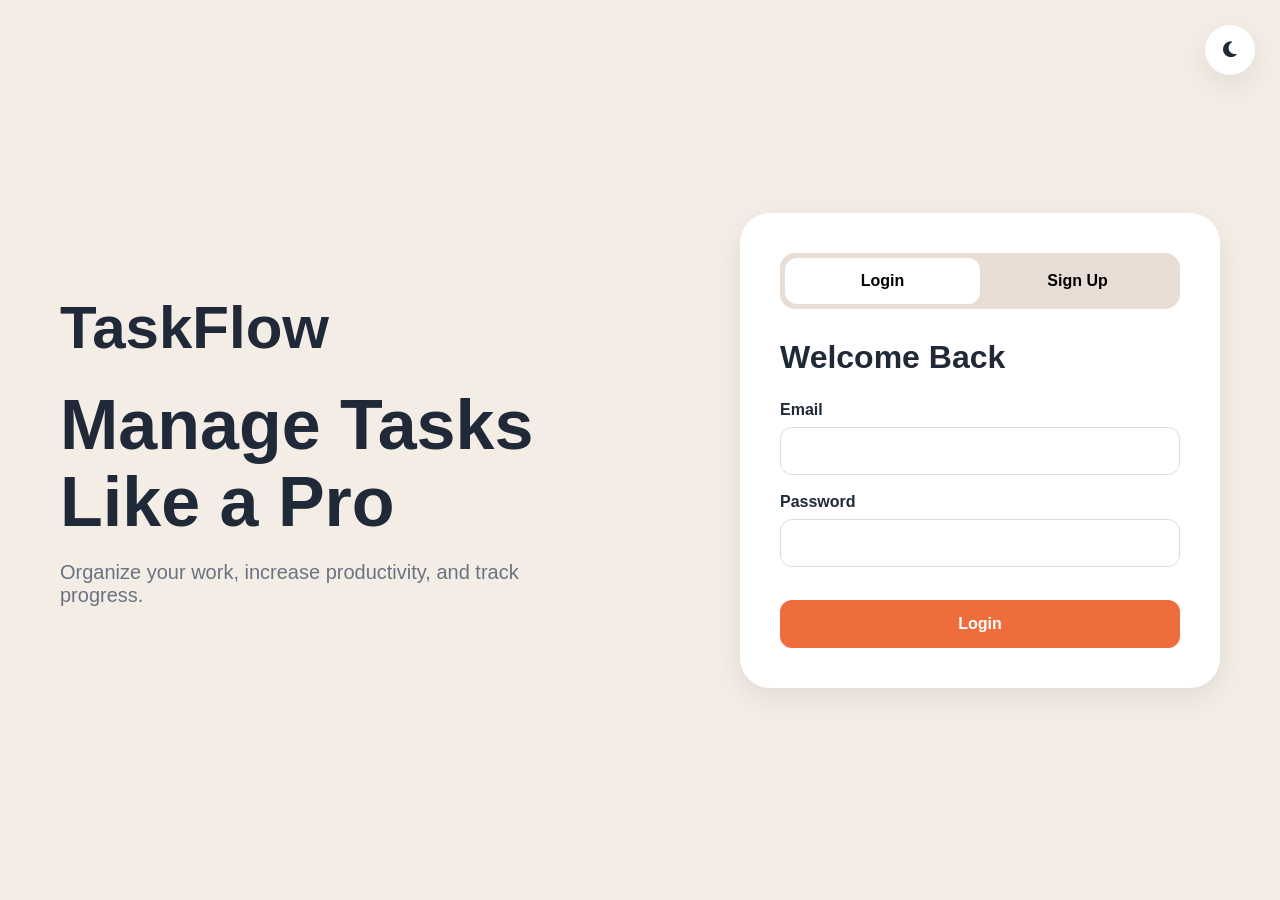
==== index.html @ 95435e77 "Initial dashboard update and responsive styles" ====
<!DOCTYPE html>
<html lang="en">
<head>
<meta charset="UTF-8">
<meta name="viewport" content="width=device-width, initial-scale=1.0">

<title>TaskFlow</title>

<link rel="stylesheet" href="css/styles.css">

<link rel="stylesheet"
href="https://cdnjs.cloudflare.com/ajax/libs/font-awesome/6.5.2/css/all.min.css">

</head>
<body>

<div class="theme-toggle">
    <button id="themeBtn">
        <i class="fa-solid fa-moon"></i>
    </button>
</div>

<div class="container">

    <div class="left-section">

        <h1 class="logo">
            TaskFlow
        </h1>

        <h2>
            Manage Tasks<br>
            Like a Pro
        </h2>

        <p>
            Organize your work,
            increase productivity,
            and track progress.
        </p>

    </div>

    <div class="auth-card">

        <div class="tabs">

            <button
            class="tab active"
            id="loginTab">
                Login
            </button>

            <button
            class="tab"
            id="signupTab">
                Sign Up
            </button>

        </div>

        <!-- LOGIN -->

        <form id="loginForm">

            <h3>Welcome Back</h3>

            <div class="input-group">

                <label>Email</label>

                <input
                type="email"
                id="loginEmail"
                required>

            </div>

            <div class="input-group">

                <label>Password</label>

                <input
                type="password"
                id="loginPassword"
                required>

            </div>

            <button
            type="submit"
            class="btn">

                Login

            </button>

        </form>

        <!-- SIGNUP -->

        <form
        id="signupForm"
        class="hidden">

            <h3>Create Account</h3>

            <div class="input-group">

                <label>Name</label>

                <input
                type="text"
                id="signupName"
                required>

            </div>

            <div class="input-group">

                <label>Email</label>

                <input
                type="email"
                id="signupEmail"
                required>

            </div>

            <div class="input-group">

                <label>Password</label>

                <input
                type="password"
                id="signupPassword"
                required>

            </div>

            <button
            type="submit"
            class="btn">

                Create Account

            </button>

        </form>

    </div>

</div>

<script src="js/main.js"></script>

</body>
</html>
---- css/styles.css ----
*{
margin:0;
padding:0;
box-sizing:border-box;
font-family:'Segoe UI',sans-serif;
}

:root{
--bg:#f4ede6;
--card:#ffffff;
--text:#1f2937;
--muted:#6b7280;
--primary:#ef6c3d;
--shadow:0 10px 30px rgba(0,0,0,.08);
}

.dark{
--bg:#111827;
--card:#1f2937;
--text:#f9fafb;
--muted:#cbd5e1;
--primary:#ef6c3d;
--shadow:0 10px 30px rgba(0,0,0,.3);
}

body{
background:var(--bg);
color:var(--text);
min-height:100vh;
transition:.3s;
}

.theme-toggle{
position:absolute;
top:25px;
right:25px;
}

.theme-toggle button{
width:50px;
height:50px;
border:none;
border-radius:50%;
cursor:pointer;
background:var(--card);
box-shadow:var(--shadow);
font-size:18px;
color:var(--text);
}

.container{
min-height:100vh;
display:flex;
align-items:center;
justify-content:space-between;
padding:60px;
gap:60px;
}

.left-section{
flex:1;
}

.logo{
font-size:60px;
font-weight:800;
margin-bottom:25px;
}

.left-section h2{
font-size:70px;
line-height:1.1;
margin-bottom:20px;
}

.left-section p{
font-size:20px;
max-width:500px;
color:var(--muted);
}

.auth-card{
width:480px;
background:var(--card);
padding:40px;
border-radius:30px;
box-shadow:var(--shadow);
}

.tabs{
display:flex;
background:#e8ddd4;
padding:5px;
border-radius:15px;
margin-bottom:30px;
}

.tab{
flex:1;
border:none;
padding:14px;
border-radius:12px;
cursor:pointer;
background:transparent;
font-size:16px;
font-weight:600;
}

.tab.active{
background:white;
}

.dark .tab.active{
background:#374151;
color:white;
}

.hidden{
display:none;
}

h3{
font-size:32px;
margin-bottom:25px;
}

.input-group{
margin-bottom:18px;
}

.input-group label{
display:block;
margin-bottom:8px;
font-weight:600;
}

.input-group input{
width:100%;
padding:14px;
border-radius:12px;
border:1px solid #ddd;
font-size:16px;
outline:none;
background:var(--card);
color:var(--text);
}

.btn{
width:100%;
padding:15px;
border:none;
border-radius:12px;
background:var(--primary);
color:white;
font-size:16px;
font-weight:700;
cursor:pointer;
margin-top:15px;
}

.btn:hover{
opacity:.9;
}

@media(max-width:900px){

.container{
flex-direction:column;
padding:30px;
}

.left-section h2{
font-size:45px;
}

.auth-card{
width:100%;
max-width:500px;
}

}
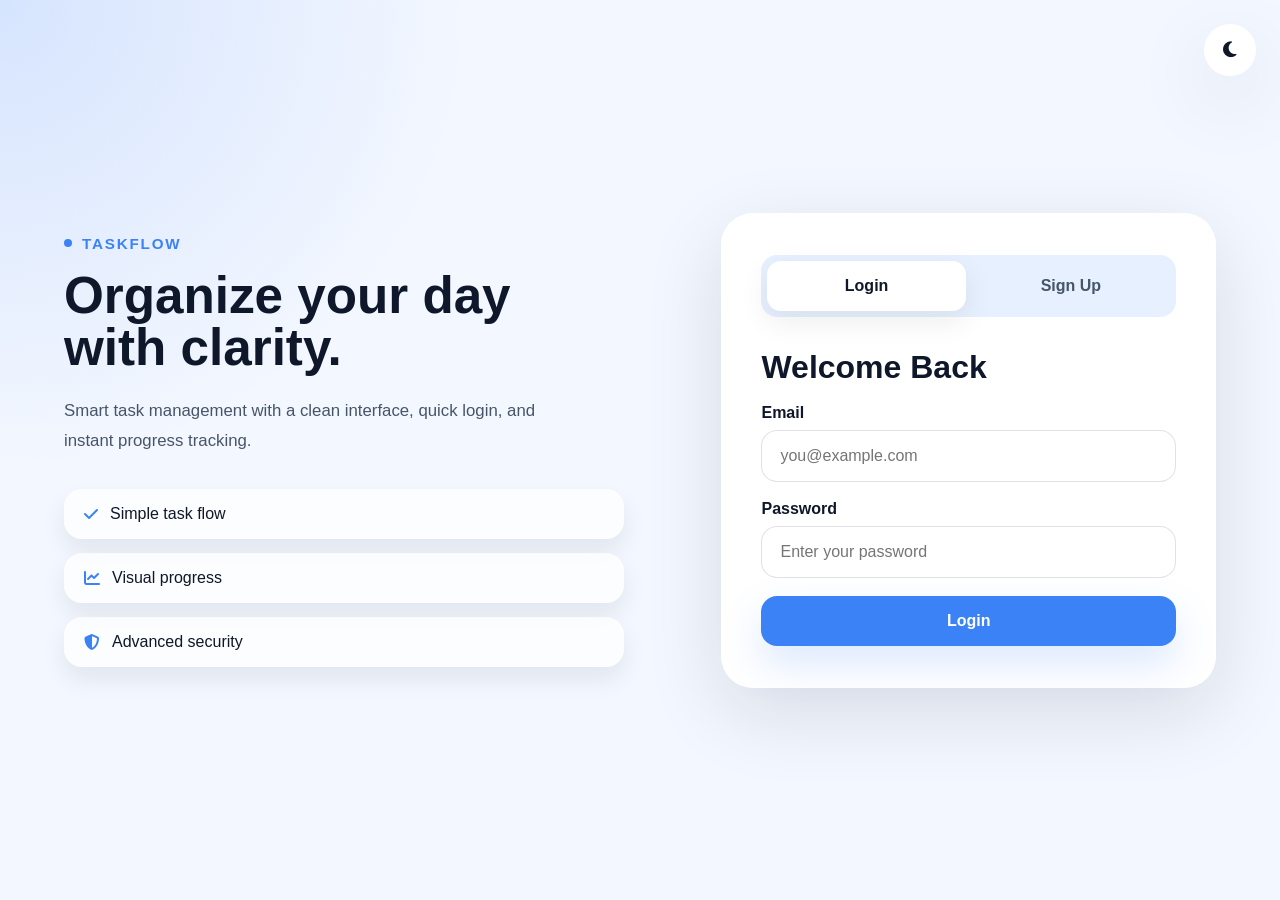
==== commit 8843c227: "Add analytics, calendar, achievements, goals; calendar month/year" ====
--- a/index.html
+++ b/index.html
@@ -1,158 +1,67 @@
 <!DOCTYPE html>
 <html lang="en">
 <head>
-<meta charset="UTF-8">
-<meta name="viewport" content="width=device-width, initial-scale=1.0">
-
-<title>TaskFlow</title>
-
-<link rel="stylesheet" href="css/styles.css">
-
-<link rel="stylesheet"
-href="https://cdnjs.cloudflare.com/ajax/libs/font-awesome/6.5.2/css/all.min.css">
-
+  <meta charset="UTF-8">
+  <meta name="viewport" content="width=device-width, initial-scale=1.0">
+  <title>TaskFlow</title>
+  <link rel="stylesheet" href="css/styles.css">
+  <link rel="stylesheet" href="https://cdnjs.cloudflare.com/ajax/libs/font-awesome/6.5.2/css/all.min.css">
 </head>
 <body>
+  <button class="theme-toggle" id="themeBtn" aria-label="Toggle dark mode">
+    <i class="fa-solid fa-moon"></i>
+  </button>
 
-<div class="theme-toggle">
-    <button id="themeBtn">
-        <i class="fa-solid fa-moon"></i>
-    </button>
-</div>
+  <main class="hero">
+    <section class="hero-copy">
+      <span class="eyebrow">TaskFlow</span>
+      <h1>Organize your day with clarity.</h1>
+      <p>Smart task management with a clean interface, quick login, and instant progress tracking.</p>
+      <div class="hero-features">
+        <div><i class="fa-solid fa-check"></i> Simple task flow</div>
+        <div><i class="fa-solid fa-chart-line"></i> Visual progress</div>
+        <div><i class="fa-solid fa-shield-halved"></i> Advanced security</div>
+      </div>
+    </section>
 
-<div class="container">
+    <section class="auth-card">
+      <div class="tabs">
+        <button class="tab active" id="loginTab">Login</button>
+        <button class="tab" id="signupTab">Sign Up</button>
+      </div>
 
-    <div class="left-section">
+      <form id="loginForm" class="form-panel">
+        <h2>Welcome Back</h2>
+        <div class="input-group">
+          <label for="loginEmail">Email</label>
+          <input type="email" id="loginEmail" placeholder="you@example.com" required>
+        </div>
+        <div class="input-group">
+          <label for="loginPassword">Password</label>
+          <input type="password" id="loginPassword" placeholder="Enter your password" required>
+        </div>
+        <button type="submit" class="btn">Login</button>
+      </form>
 
-        <h1 class="logo">
-            TaskFlow
-        </h1>
+      <form id="signupForm" class="form-panel hidden">
+        <h2>Create your account</h2>
+        <div class="input-group">
+          <label for="signupName">Name</label>
+          <input type="text" id="signupName" placeholder="Your name" required>
+        </div>
+        <div class="input-group">
+          <label for="signupEmail">Email</label>
+          <input type="email" id="signupEmail" placeholder="you@example.com" required>
+        </div>
+        <div class="input-group">
+          <label for="signupPassword">Password</label>
+          <input type="password" id="signupPassword" placeholder="Minimum 6 characters" required>
+        </div>
+        <button type="submit" class="btn">Sign Up</button>
+      </form>
+    </section>
+  </main>
 
-        <h2>
-            Manage Tasks<br>
-            Like a Pro
-        </h2>
-
-        <p>
-            Organize your work,
-            increase productivity,
-            and track progress.
-        </p>
-
-    </div>
-
-    <div class="auth-card">
-
-        <div class="tabs">
-
-            <button
-            class="tab active"
-            id="loginTab">
-                Login
-            </button>
-
-            <button
-            class="tab"
-            id="signupTab">
-                Sign Up
-            </button>
-
-        </div>
-
-        <!-- LOGIN -->
-
-        <form id="loginForm">
-
-            <h3>Welcome Back</h3>
-
-            <div class="input-group">
-
-                <label>Email</label>
-
-                <input
-                type="email"
-                id="loginEmail"
-                required>
-
-            </div>
-
-            <div class="input-group">
-
-                <label>Password</label>
-
-                <input
-                type="password"
-                id="loginPassword"
-                required>
-
-            </div>
-
-            <button
-            type="submit"
-            class="btn">
-
-                Login
-
-            </button>
-
-        </form>
-
-        <!-- SIGNUP -->
-
-        <form
-        id="signupForm"
-        class="hidden">
-
-            <h3>Create Account</h3>
-
-            <div class="input-group">
-
-                <label>Name</label>
-
-                <input
-                type="text"
-                id="signupName"
-                required>
-
-            </div>
-
-            <div class="input-group">
-
-                <label>Email</label>
-
-                <input
-                type="email"
-                id="signupEmail"
-                required>
-
-            </div>
-
-            <div class="input-group">
-
-                <label>Password</label>
-
-                <input
-                type="password"
-                id="signupPassword"
-                required>
-
-            </div>
-
-            <button
-            type="submit"
-            class="btn">
-
-                Create Account
-
-            </button>
-
-        </form>
-
-    </div>
-
-</div>
-
-<script src="js/main.js"></script>
-
+  <script src="js/main.js"></script>
 </body>
-</html>+</html>
--- a/css/styles.css
+++ b/css/styles.css
@@ -1,181 +1,238 @@
-*{
-margin:0;
-padding:0;
-box-sizing:border-box;
-font-family:'Segoe UI',sans-serif;
-}
-
-:root{
---bg:#f4ede6;
---card:#ffffff;
---text:#1f2937;
---muted:#6b7280;
---primary:#ef6c3d;
---shadow:0 10px 30px rgba(0,0,0,.08);
-}
-
-.dark{
---bg:#111827;
---card:#1f2937;
---text:#f9fafb;
---muted:#cbd5e1;
---primary:#ef6c3d;
---shadow:0 10px 30px rgba(0,0,0,.3);
-}
-
-body{
-background:var(--bg);
-color:var(--text);
-min-height:100vh;
-transition:.3s;
-}
-
-.theme-toggle{
-position:absolute;
-top:25px;
-right:25px;
-}
-
-.theme-toggle button{
-width:50px;
-height:50px;
-border:none;
-border-radius:50%;
-cursor:pointer;
-background:var(--card);
-box-shadow:var(--shadow);
-font-size:18px;
-color:var(--text);
-}
-
-.container{
-min-height:100vh;
-display:flex;
-align-items:center;
-justify-content:space-between;
-padding:60px;
-gap:60px;
-}
-
-.left-section{
-flex:1;
-}
-
-.logo{
-font-size:60px;
-font-weight:800;
-margin-bottom:25px;
-}
-
-.left-section h2{
-font-size:70px;
-line-height:1.1;
-margin-bottom:20px;
-}
-
-.left-section p{
-font-size:20px;
-max-width:500px;
-color:var(--muted);
-}
-
-.auth-card{
-width:480px;
-background:var(--card);
-padding:40px;
-border-radius:30px;
-box-shadow:var(--shadow);
-}
-
-.tabs{
-display:flex;
-background:#e8ddd4;
-padding:5px;
-border-radius:15px;
-margin-bottom:30px;
-}
-
-.tab{
-flex:1;
-border:none;
-padding:14px;
-border-radius:12px;
-cursor:pointer;
-background:transparent;
-font-size:16px;
-font-weight:600;
-}
-
-.tab.active{
-background:white;
-}
-
-.dark .tab.active{
-background:#374151;
-color:white;
-}
-
-.hidden{
-display:none;
-}
-
-h3{
-font-size:32px;
-margin-bottom:25px;
-}
-
-.input-group{
-margin-bottom:18px;
-}
-
-.input-group label{
-display:block;
-margin-bottom:8px;
-font-weight:600;
-}
-
-.input-group input{
-width:100%;
-padding:14px;
-border-radius:12px;
-border:1px solid #ddd;
-font-size:16px;
-outline:none;
-background:var(--card);
-color:var(--text);
-}
-
-.btn{
-width:100%;
-padding:15px;
-border:none;
-border-radius:12px;
-background:var(--primary);
-color:white;
-font-size:16px;
-font-weight:700;
-cursor:pointer;
-margin-top:15px;
-}
-
-.btn:hover{
-opacity:.9;
-}
-
-@media(max-width:900px){
-
-.container{
-flex-direction:column;
-padding:30px;
-}
-
-.left-section h2{
-font-size:45px;
-}
-
-.auth-card{
-width:100%;
-max-width:500px;
-}
-
-}+* {
+  margin: 0;
+  padding: 0;
+  box-sizing: border-box;
+  font-family: 'Segoe UI', sans-serif;
+}
+
+:root {
+  --bg: #f3f7ff;
+  --card: rgba(255, 255, 255, 0.96);
+  --text: #0f172a;
+  --muted: #475569;
+  --primary: #3b82f6;
+  --accent: #f97316;
+  --shadow: 0 24px 80px rgba(15, 23, 42, 0.12);
+}
+
+.dark {
+  --bg: #090b18;
+  --card: rgba(15, 23, 42, 0.96);
+  --text: #f8fafc;
+  --muted: #94a3b8;
+  --primary: #60a5fa;
+  --accent: #fb923c;
+  --shadow: 0 24px 80px rgba(15, 23, 42, 0.45);
+}
+
+html {
+  scroll-behavior: smooth;
+}
+
+body {
+  background: radial-gradient(circle at top left, rgba(59, 130, 246, 0.16), transparent 30%),
+    linear-gradient(180deg, var(--bg) 0%, var(--bg) 100%);
+  color: var(--text);
+  min-height: 100vh;
+  transition: background 0.4s ease, color 0.4s ease;
+}
+
+.theme-toggle {
+  position: fixed;
+  top: 24px;
+  right: 24px;
+  z-index: 10;
+  width: 52px;
+  height: 52px;
+  border: none;
+  border-radius: 50%;
+  cursor: pointer;
+  background: var(--card);
+  box-shadow: var(--shadow);
+  color: var(--text);
+  font-size: 18px;
+  display: grid;
+  place-items: center;
+}
+
+.hero {
+  min-height: 100vh;
+  display: grid;
+  grid-template-columns: 1.2fr 1fr;
+  align-items: center;
+  gap: 64px;
+  padding: 64px;
+}
+
+.hero-copy {
+  max-width: 560px;
+}
+
+.eyebrow {
+  display: inline-flex;
+  align-items: center;
+  gap: 10px;
+  font-size: 0.95rem;
+  font-weight: 700;
+  color: var(--primary);
+  text-transform: uppercase;
+  letter-spacing: 0.12em;
+  margin-bottom: 18px;
+}
+
+.eyebrow::before {
+  content: '';
+  width: 8px;
+  height: 8px;
+  border-radius: 50%;
+  background: var(--primary);
+}
+
+.hero-copy h1 {
+  font-size: clamp(3rem, 4vw, 4.4rem);
+  line-height: 1.02;
+  margin-bottom: 22px;
+}
+
+.hero-copy p {
+  font-size: 1.05rem;
+  color: var(--muted);
+  line-height: 1.8;
+  max-width: 520px;
+  margin-bottom: 32px;
+}
+
+.hero-features {
+  display: grid;
+  gap: 14px;
+}
+
+.hero-features div {
+  display: inline-flex;
+  align-items: center;
+  gap: 12px;
+  padding: 16px 20px;
+  border-radius: 18px;
+  background: rgba(255, 255, 255, 0.78);
+  box-shadow: 0 12px 24px rgba(15, 23, 42, 0.08);
+}
+
+.hero-features i {
+  color: var(--primary);
+}
+
+.auth-card {
+  max-width: 520px;
+  width: 100%;
+  background: var(--card);
+  padding: 42px 40px;
+  border-radius: 32px;
+  box-shadow: var(--shadow);
+  backdrop-filter: blur(12px);
+}
+
+.tabs {
+  display: grid;
+  grid-template-columns: repeat(2, 1fr);
+  background: rgba(59, 130, 246, 0.12);
+  border-radius: 16px;
+  padding: 6px;
+  gap: 6px;
+  margin-bottom: 32px;
+}
+
+.tab {
+  border: none;
+  padding: 16px 0;
+  border-radius: 14px;
+  cursor: pointer;
+  background: transparent;
+  font-size: 1rem;
+  font-weight: 700;
+  color: var(--muted);
+  transition: all 0.2s ease;
+}
+
+.tab.active {
+  background: white;
+  color: var(--text);
+  box-shadow: 0 10px 30px rgba(15, 23, 42, 0.08);
+}
+
+.dark .tab.active {
+  background: rgba(255, 255, 255, 0.08);
+}
+
+.form-panel {
+  display: grid;
+  gap: 18px;
+}
+
+.form-panel h2 {
+  font-size: 2rem;
+}
+
+.input-group {
+  display: grid;
+  gap: 8px;
+}
+
+.input-group label {
+  font-weight: 600;
+  color: var(--text);
+}
+
+.input-group input {
+  width: 100%;
+  padding: 16px 18px;
+  border-radius: 16px;
+  border: 1px solid rgba(15, 23, 42, 0.12);
+  background: rgba(255, 255, 255, 0.92);
+  color: var(--text);
+  font-size: 1rem;
+}
+
+.input-group input:focus {
+  outline: none;
+  border-color: var(--primary);
+  box-shadow: 0 0 0 4px rgba(59, 130, 246, 0.08);
+}
+
+.btn {
+  width: 100%;
+  padding: 16px;
+  border: none;
+  border-radius: 16px;
+  background: var(--primary);
+  color: white;
+  font-size: 1rem;
+  font-weight: 700;
+  cursor: pointer;
+  box-shadow: 0 18px 40px rgba(59, 130, 246, 0.18);
+  transition: transform 0.2s ease, box-shadow 0.2s ease;
+}
+
+.btn:hover {
+  transform: translateY(-1px);
+}
+
+.hidden {
+  display: none;
+}
+
+@media (max-width: 1000px) {
+  .hero {
+    grid-template-columns: 1fr;
+    padding: 40px;
+  }
+}
+
+@media (max-width: 680px) {
+  .hero-copy h1 {
+    font-size: 2.8rem;
+  }
+
+  .auth-card {
+    padding: 30px;
+  }
+}
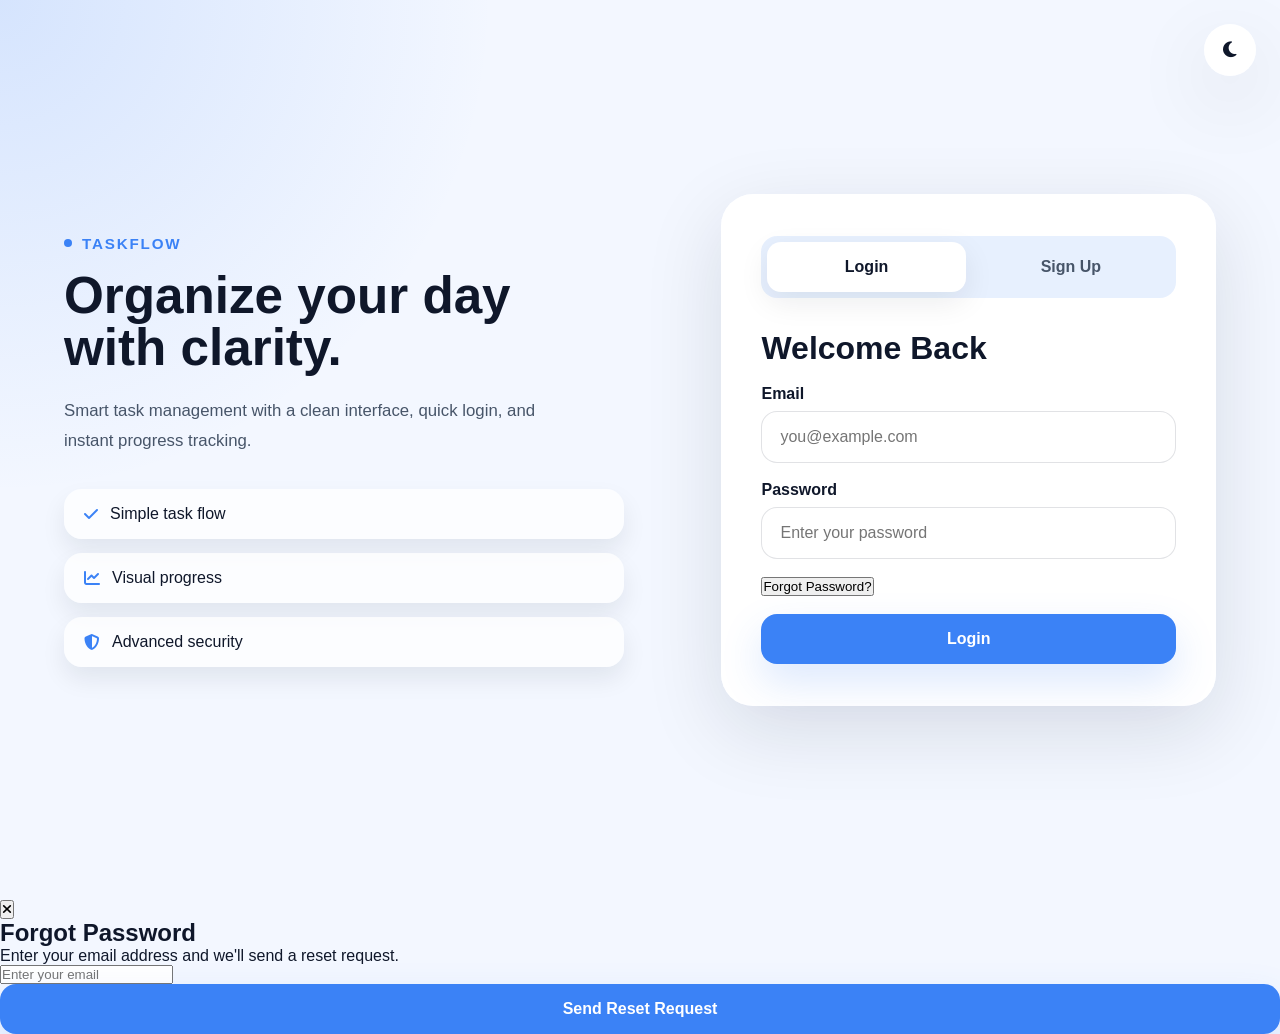
==== commit 0ca572fa: "Update index.html" ====
--- a/index.html
+++ b/index.html
@@ -1,67 +1,173 @@
 <!DOCTYPE html>
 <html lang="en">
 <head>
-  <meta charset="UTF-8">
-  <meta name="viewport" content="width=device-width, initial-scale=1.0">
-  <title>TaskFlow</title>
-  <link rel="stylesheet" href="css/styles.css">
-  <link rel="stylesheet" href="https://cdnjs.cloudflare.com/ajax/libs/font-awesome/6.5.2/css/all.min.css">
+<meta charset="UTF-8">
+<meta name="viewport" content="width=device-width, initial-scale=1.0">
+<title>TaskFlow</title>
+
+<link rel="stylesheet" href="css/styles.css">
+<link rel="stylesheet" href="https://cdnjs.cloudflare.com/ajax/libs/font-awesome/6.5.2/css/all.min.css">
 </head>
+
 <body>
-  <button class="theme-toggle" id="themeBtn" aria-label="Toggle dark mode">
-    <i class="fa-solid fa-moon"></i>
-  </button>
 
-  <main class="hero">
-    <section class="hero-copy">
-      <span class="eyebrow">TaskFlow</span>
-      <h1>Organize your day with clarity.</h1>
-      <p>Smart task management with a clean interface, quick login, and instant progress tracking.</p>
-      <div class="hero-features">
-        <div><i class="fa-solid fa-check"></i> Simple task flow</div>
-        <div><i class="fa-solid fa-chart-line"></i> Visual progress</div>
-        <div><i class="fa-solid fa-shield-halved"></i> Advanced security</div>
-      </div>
-    </section>
+<button class="theme-toggle" id="themeBtn">
+  <i class="fa-solid fa-moon"></i>
+</button>
 
-    <section class="auth-card">
-      <div class="tabs">
-        <button class="tab active" id="loginTab">Login</button>
-        <button class="tab" id="signupTab">Sign Up</button>
+<main class="hero">
+
+  <section class="hero-copy">
+    <span class="eyebrow">TaskFlow</span>
+
+    <h1>Organize your day with clarity.</h1>
+
+    <p>
+      Smart task management with a clean interface,
+      quick login, and instant progress tracking.
+    </p>
+
+    <div class="hero-features">
+      <div><i class="fa-solid fa-check"></i> Simple task flow</div>
+      <div><i class="fa-solid fa-chart-line"></i> Visual progress</div>
+      <div><i class="fa-solid fa-shield-halved"></i> Advanced security</div>
+    </div>
+  </section>
+
+  <section class="auth-card">
+
+    <div class="tabs">
+      <button class="tab active" id="loginTab">Login</button>
+      <button class="tab" id="signupTab">Sign Up</button>
+    </div>
+
+    <!-- LOGIN FORM -->
+
+    <form id="loginForm" class="form-panel">
+
+      <h2>Welcome Back</h2>
+
+      <div class="input-group">
+        <label>Email</label>
+        <input
+          type="email"
+          id="loginEmail"
+          placeholder="you@example.com"
+          required
+        >
       </div>
 
-      <form id="loginForm" class="form-panel">
-        <h2>Welcome Back</h2>
-        <div class="input-group">
-          <label for="loginEmail">Email</label>
-          <input type="email" id="loginEmail" placeholder="you@example.com" required>
-        </div>
-        <div class="input-group">
-          <label for="loginPassword">Password</label>
-          <input type="password" id="loginPassword" placeholder="Enter your password" required>
-        </div>
-        <button type="submit" class="btn">Login</button>
-      </form>
+      <div class="input-group">
+        <label>Password</label>
+        <input
+          type="password"
+          id="loginPassword"
+          placeholder="Enter your password"
+          required
+        >
+      </div>
 
-      <form id="signupForm" class="form-panel hidden">
-        <h2>Create your account</h2>
-        <div class="input-group">
-          <label for="signupName">Name</label>
-          <input type="text" id="signupName" placeholder="Your name" required>
-        </div>
-        <div class="input-group">
-          <label for="signupEmail">Email</label>
-          <input type="email" id="signupEmail" placeholder="you@example.com" required>
-        </div>
-        <div class="input-group">
-          <label for="signupPassword">Password</label>
-          <input type="password" id="signupPassword" placeholder="Minimum 6 characters" required>
-        </div>
-        <button type="submit" class="btn">Sign Up</button>
-      </form>
-    </section>
-  </main>
+      <div class="forgot-row">
+        <button
+          type="button"
+          id="forgotPasswordBtn"
+          class="forgot-link">
+          Forgot Password?
+        </button>
+      </div>
 
-  <script src="js/main.js"></script>
+      <button type="submit" class="btn">
+        Login
+      </button>
+
+    </form>
+
+    <!-- SIGNUP FORM -->
+
+    <form id="signupForm" class="form-panel hidden">
+
+      <h2>Create your account</h2>
+
+      <div class="input-group">
+        <label>Name</label>
+        <input
+          type="text"
+          id="signupName"
+          placeholder="Your name"
+          required
+        >
+      </div>
+
+      <div class="input-group">
+        <label>Email</label>
+        <input
+          type="email"
+          id="signupEmail"
+          placeholder="you@example.com"
+          required
+        >
+      </div>
+
+      <div class="input-group">
+        <label>Password</label>
+        <input
+          type="password"
+          id="signupPassword"
+          placeholder="Minimum 6 characters"
+          required
+        >
+      </div>
+
+      <button type="submit" class="btn">
+        Sign Up
+      </button>
+
+    </form>
+
+  </section>
+
+</main>
+
+<!-- FORGOT PASSWORD MODAL -->
+
+<div id="forgotModal" class="forgot-modal">
+
+  <div class="forgot-box">
+
+    <button
+      id="closeForgot"
+      class="close-forgot">
+
+      <i class="fa-solid fa-xmark"></i>
+
+    </button>
+
+    <h2>Forgot Password</h2>
+
+    <p>
+      Enter your email address and we'll send a reset request.
+    </p>
+
+    <input
+      type="email"
+      id="resetEmail"
+      placeholder="Enter your email"
+    >
+
+    <button
+      id="resetPasswordBtn"
+      class="btn">
+
+      Send Reset Request
+
+    </button>
+
+  </div>
+
+</div>
+
+<script src="js/main.js"></script>
+
+<div id="toast" class="toast"></div>
 </body>
 </html>
